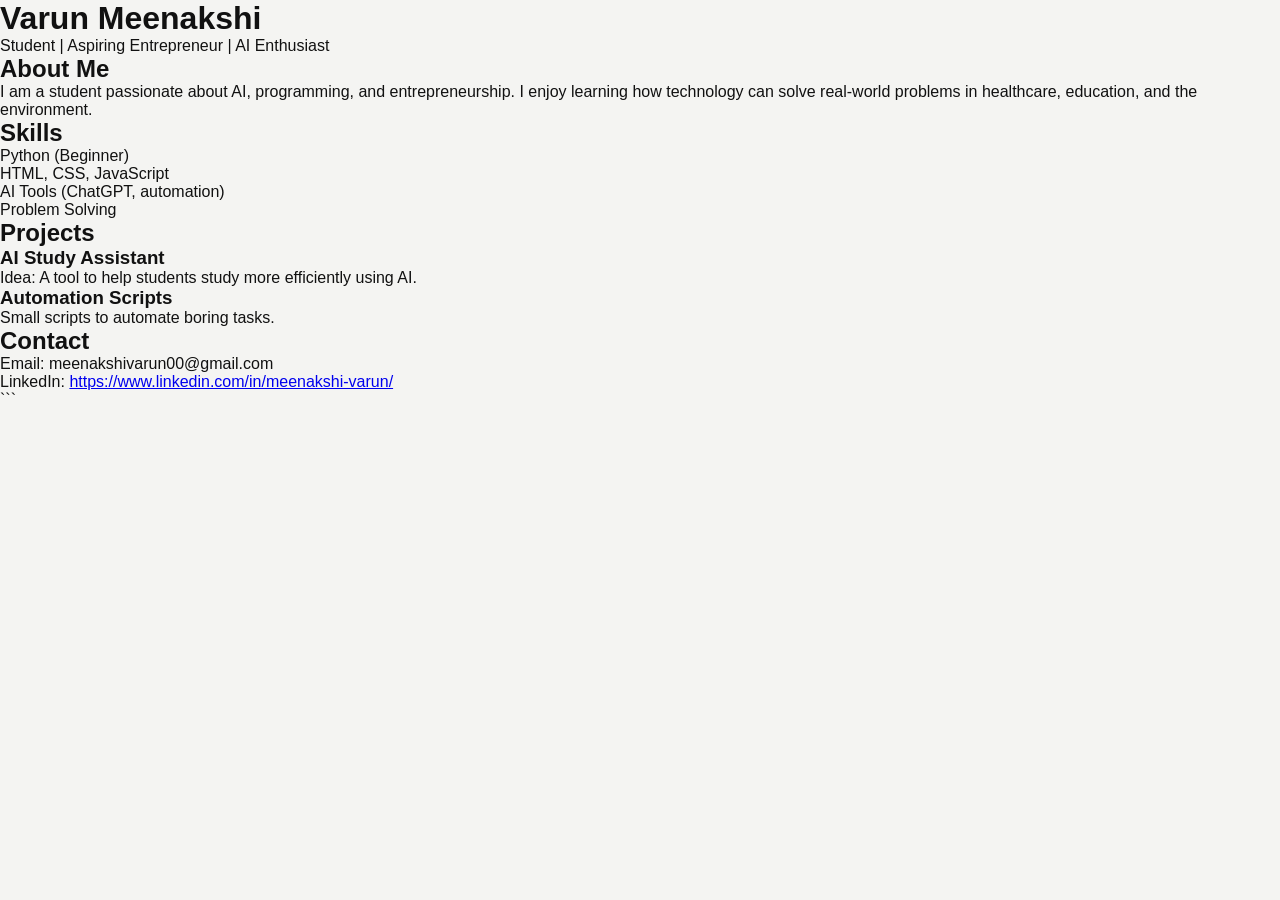
==== index.html @ 2bd69920 "Add files via upload" ====
<!DOCTYPE html>

<html lang="en">
<head>
    <meta charset="UTF-8">
    <meta name="viewport" content="width=device-width, initial-scale=1.0">
    <title>My Portfolio</title>
    <link rel="stylesheet" href="style.css">
</head>
<body>

<header>
    <h1>Varun Meenakshi</h1>
    <p>Student | Aspiring Entrepreneur | AI Enthusiast</p>
</header>

<section id="about">
    <h2>About Me</h2>
    <p>
        I am a student passionate about AI, programming, and entrepreneurship.
        I enjoy learning how technology can solve real-world problems in healthcare,
        education, and the environment.
    </p>
</section>

<section id="skills">
    <h2>Skills</h2>
    <ul>
        <li>Python (Beginner)</li>
        <li>HTML, CSS, JavaScript</li>
        <li>AI Tools (ChatGPT, automation)</li>
        <li>Problem Solving</li>
    </ul>
</section>

<section id="projects">
    <h2>Projects</h2>
    <div>
        <h3>AI Study Assistant</h3>
        <p>Idea: A tool to help students study more efficiently using AI.</p>
    </div>

    <div>
        <h3>Automation Scripts</h3>
        <p>Small scripts to automate boring tasks.</p>
    </div>
</section>

<section id="contact">
    <h2>Contact</h2>
    <p>Email: meenakshivarun00@gmail.com</p>
    <p>LinkedIn: <a href="https://www.linkedin.com/in/meenakshi-varun/">https://www.linkedin.com/in/meenakshi-varun/</a></p>
</section>
```

</body>
</html>
---- style.css ----
*{
margin:0;
padding:0;
box-sizing:border-box;
font-family: sans-serif;
}

html{
scroll-behavior:smooth;
}

body{
background:#f4f4f2;
color:#111;
}

nav{
display:flex;
justify-content:space-between;
align-items:center;

padding:30px 8%;

position:sticky;
top:0;

background:rgba(244,244,242,.85);
backdrop-filter:blur(15px);

z-index:1000;
}

.logo{
font-size:1.5rem;
font-weight:800;
}

.nav-links{
display:flex;
gap:30px;
}

.nav-links a{
text-decoration:none;
color:#111;
font-weight:600;
}

.hero{
max-width:1100px;
margin:auto;

padding:120px 30px;

text-align:center;
}

.hero-photo img{

width:130px;
height:130px;

border-radius:50%;
object-fit:cover;

margin-bottom:30px;

border:6px solid white;
box-shadow:0 15px 35px rgba(0,0,0,.08);
}

.hero-badge{

display:inline-block;

padding:12px 20px;

background:white;

border-radius:999px;

font-size:.9rem;

margin-bottom:30px;
}

.hero h1{

font-size:7rem;

line-height:.9;

letter-spacing:-5px;

margin-bottom:25px;
}

.hero-description{

max-width:700px;

margin:auto;

font-size:1.25rem;

line-height:1.9;

color:#666;
}

.hero-buttons{

display:flex;
justify-content:center;
gap:15px;

margin-top:40px;
}

.hero-buttons a{

padding:16px 26px;

background:black;
color:white;

border-radius:999px;

text-decoration:none;

transition:.3s;
}

.hero-buttons a:hover{
transform:translateY(-3px);
}

.bento{

display:grid;

grid-template-columns:
repeat(2,1fr);

gap:25px;

padding:0 8% 100px;
}

.card{

background:white;

padding:35px;

border-radius:30px;

box-shadow:
0 10px 30px rgba(0,0,0,.03);
}

.large{
grid-row:span 2;
}

.card h2,
.card h3{
margin-bottom:15px;
}

.card p{
line-height:1.9;
color:#666;
}

.card ul{
padding-left:20px;
line-height:2;
color:#666;
}

.section{
padding:100px 8%;
}

.section-header span{
color:#777;
}

.section-header h2{
font-size:3rem;
max-width:700px;
margin-top:15px;
}

.three-grid{
display:grid;
grid-template-columns:repeat(3,1fr);
gap:25px;
margin-top:50px;
}

.info-card{

background:white;

padding:35px;

border-radius:30px;
}

.info-card p{
margin-top:10px;
line-height:1.8;
color:#666;
}

.projects{
padding:100px 8%;
}

.featured-project{

background:white;

padding:60px;

border-radius:40px;

margin-top:40px;
margin-bottom:25px;
}

.featured-project h2{
font-size:3rem;
margin-bottom:20px;
}

.featured-project p{
line-height:2;
color:#666;
}

.project-grid{
display:grid;
grid-template-columns:1fr 1fr;
gap:25px;
}

.project-card{

background:white;

padding:35px;

border-radius:30px;
}

.project-card p{
margin-top:10px;
line-height:1.8;
color:#666;
}

.quote{

padding:180px 10%;

text-align:center;
}

.quote h2{

font-size:4rem;

max-width:900px;

margin:auto;

line-height:1.2;
}

.about-founder{

background:white;

padding:60px;

border-radius:40px;
}

.about-founder p{
margin-top:20px;
line-height:2;
color:#666;
}

.vision{

padding:180px 10%;

text-align:center;
}

.vision h2{

font-size:4rem;

max-width:1000px;

margin:auto;

line-height:1.2;
}

.contact{
padding:100px 8%;
}

.contact-card{

background:white;

padding:80px;

border-radius:40px;

text-align:center;
}

.contact-card p{

margin-top:15px;

color:#666;
}

.contact-buttons{

display:flex;
justify-content:center;

gap:20px;

margin-top:30px;
}

.contact-buttons a{

text-decoration:none;

padding:16px 28px;

background:black;
color:white;

border-radius:999px;
}

footer{

padding:60px;

text-align:center;

color:#888;
}

@media(max-width:900px){

.hero h1{
font-size:4rem;
}

.bento,
.project-grid,
.three-grid{
grid-template-columns:1fr;
}

.section-header h2{
font-size:2rem;
}

.quote h2,
.vision h2{
font-size:2.5rem;
}

.nav-links{
display:none;
}
}
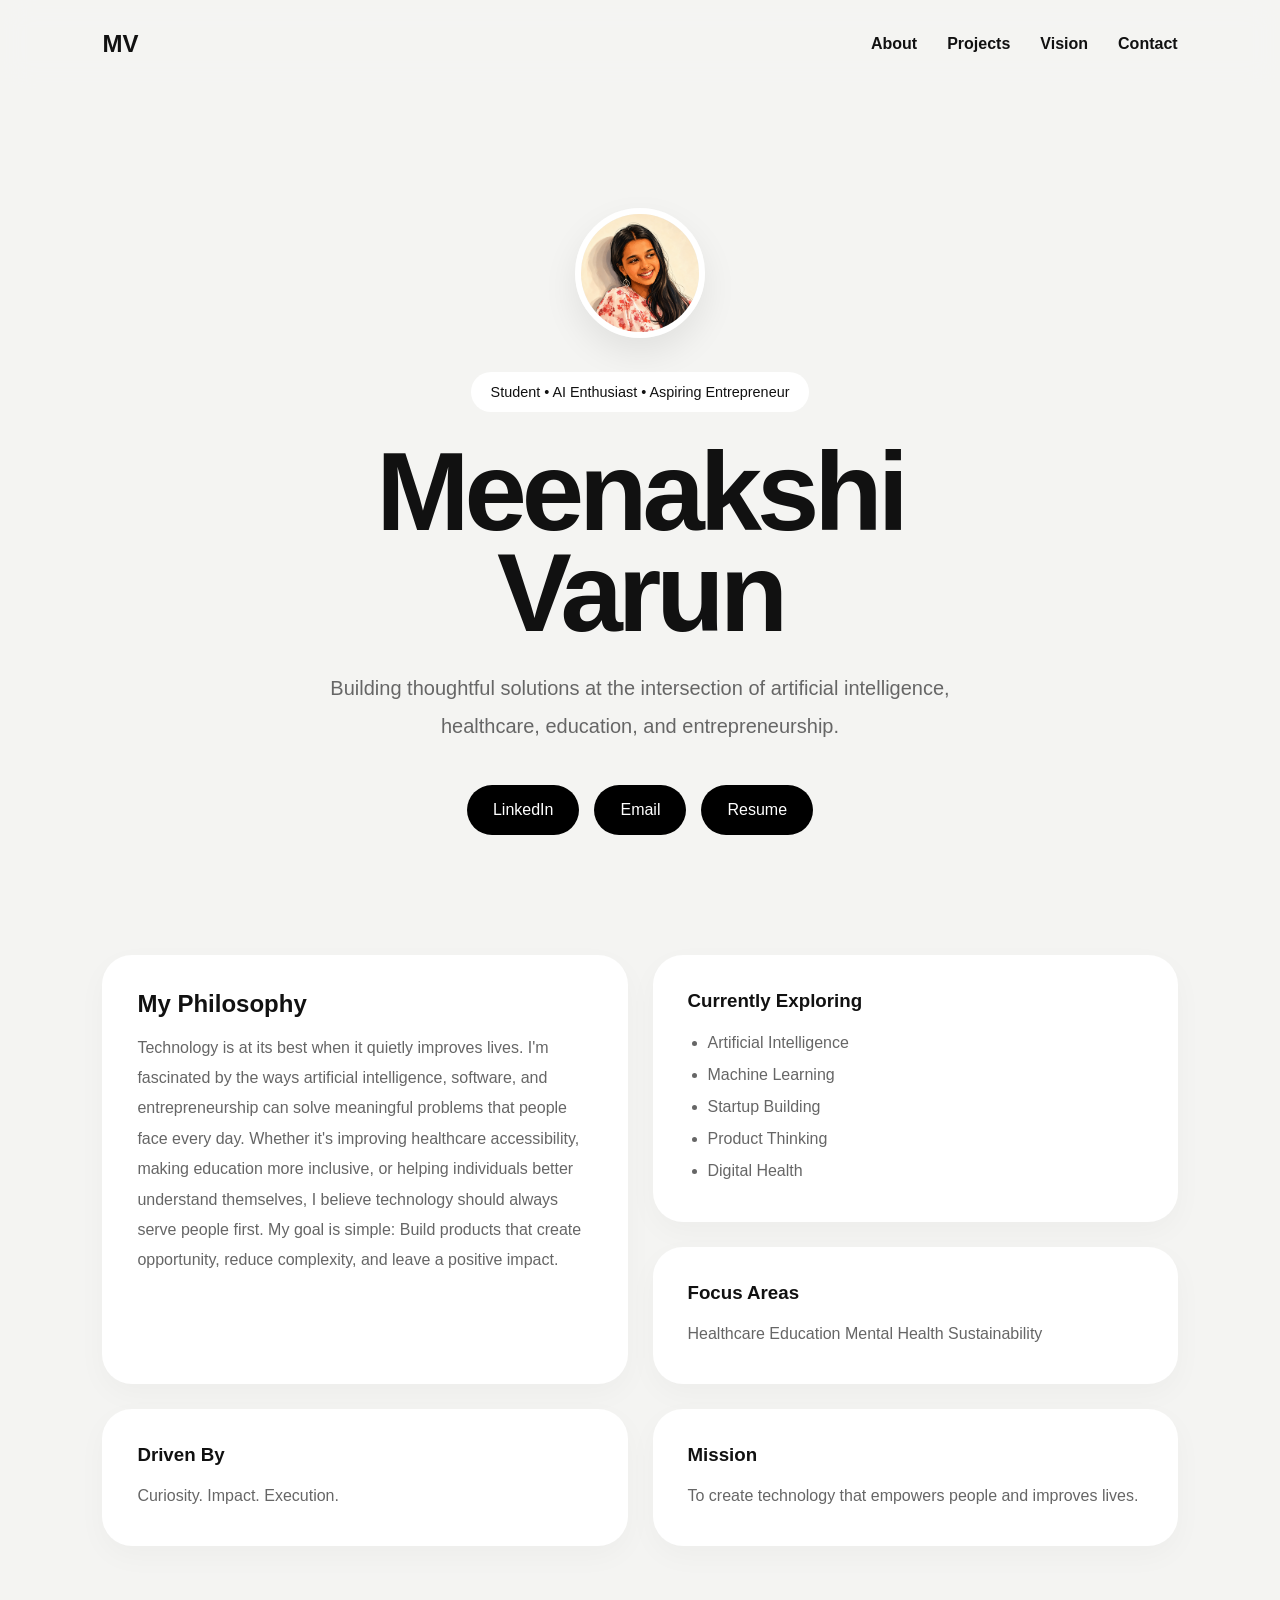
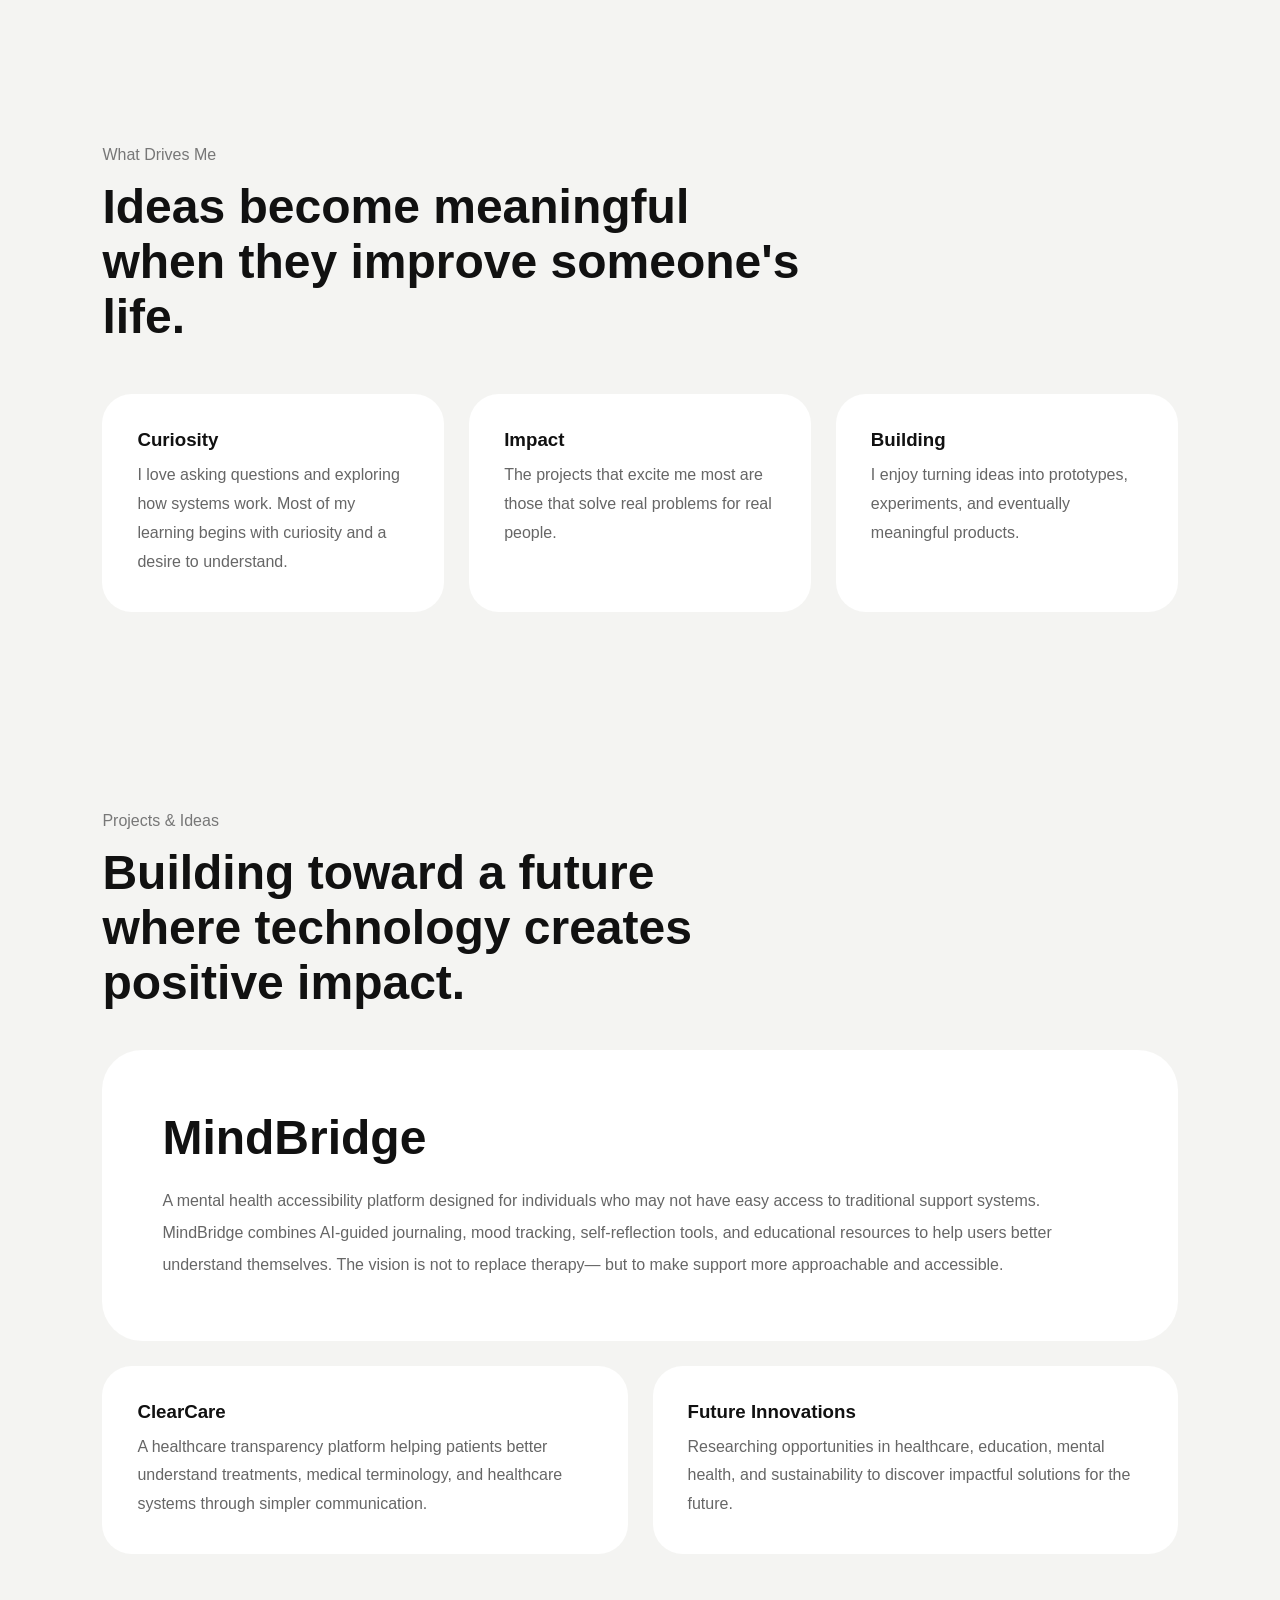
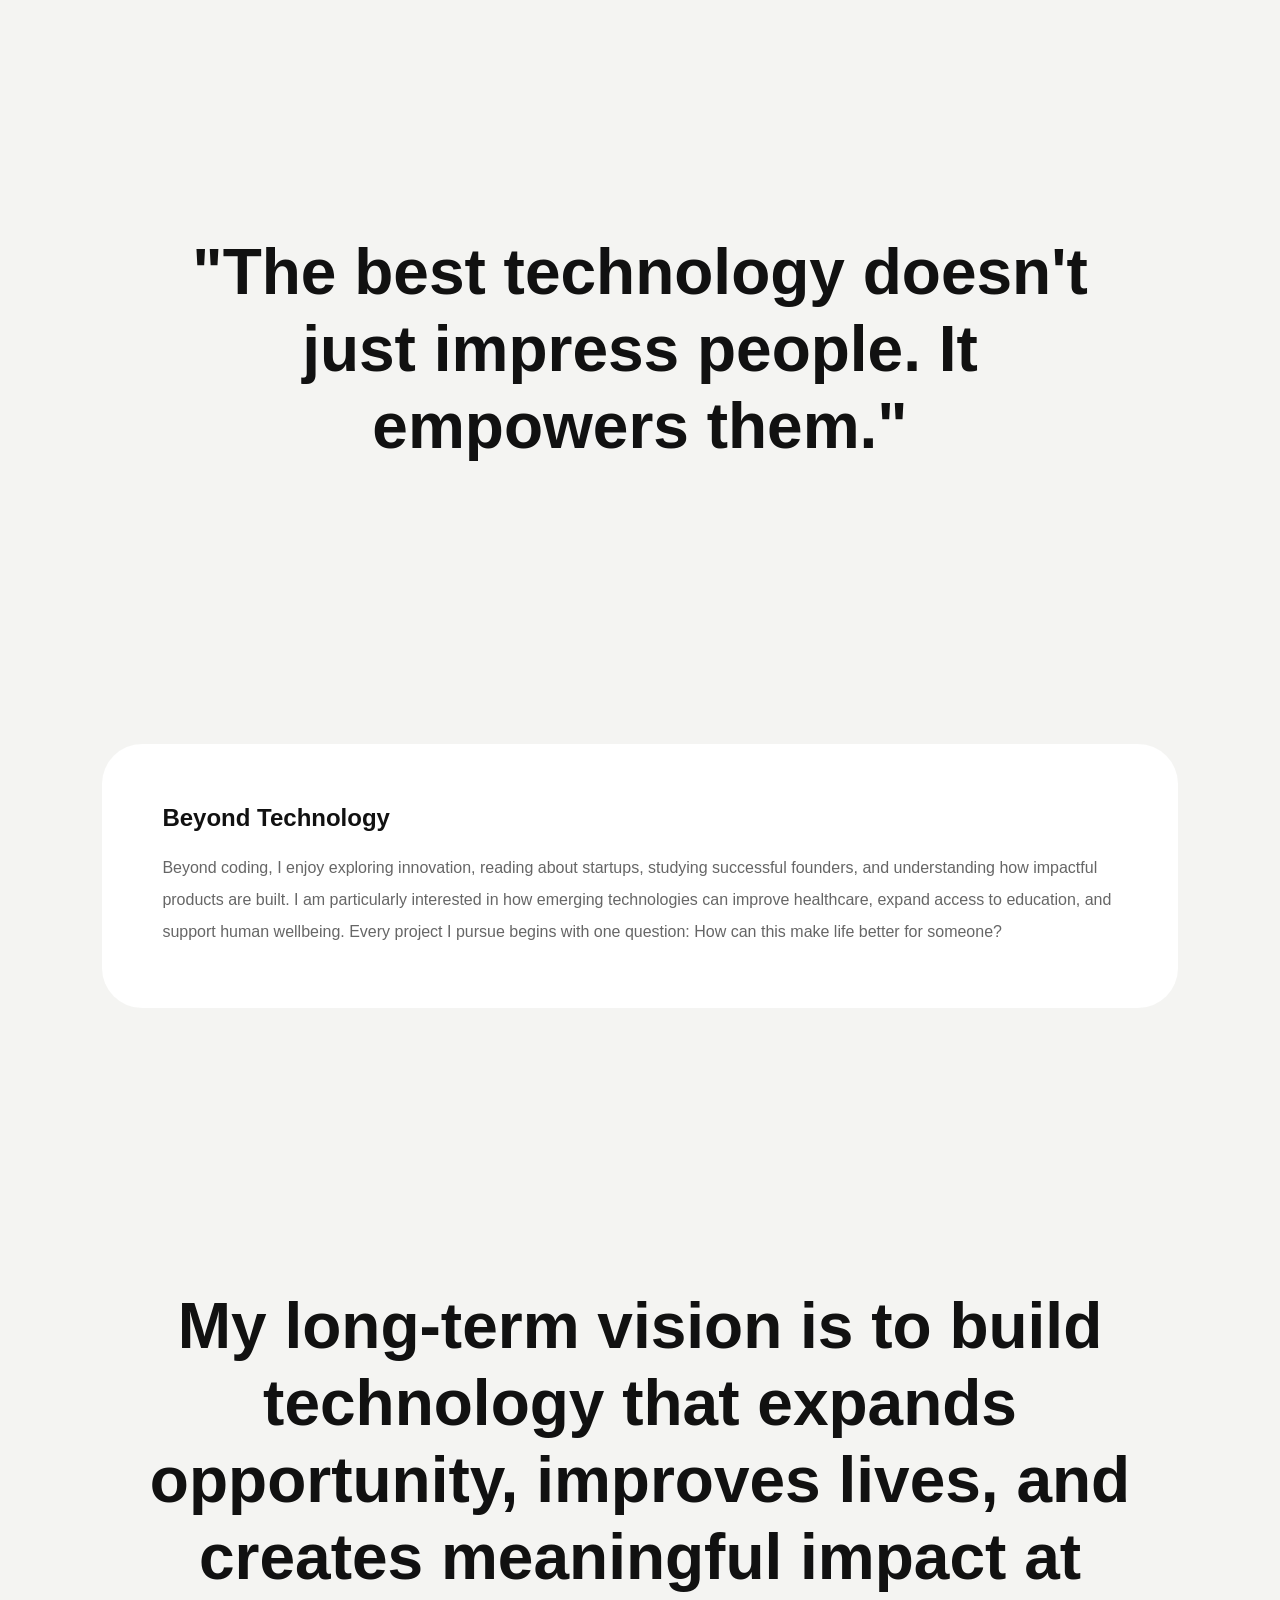
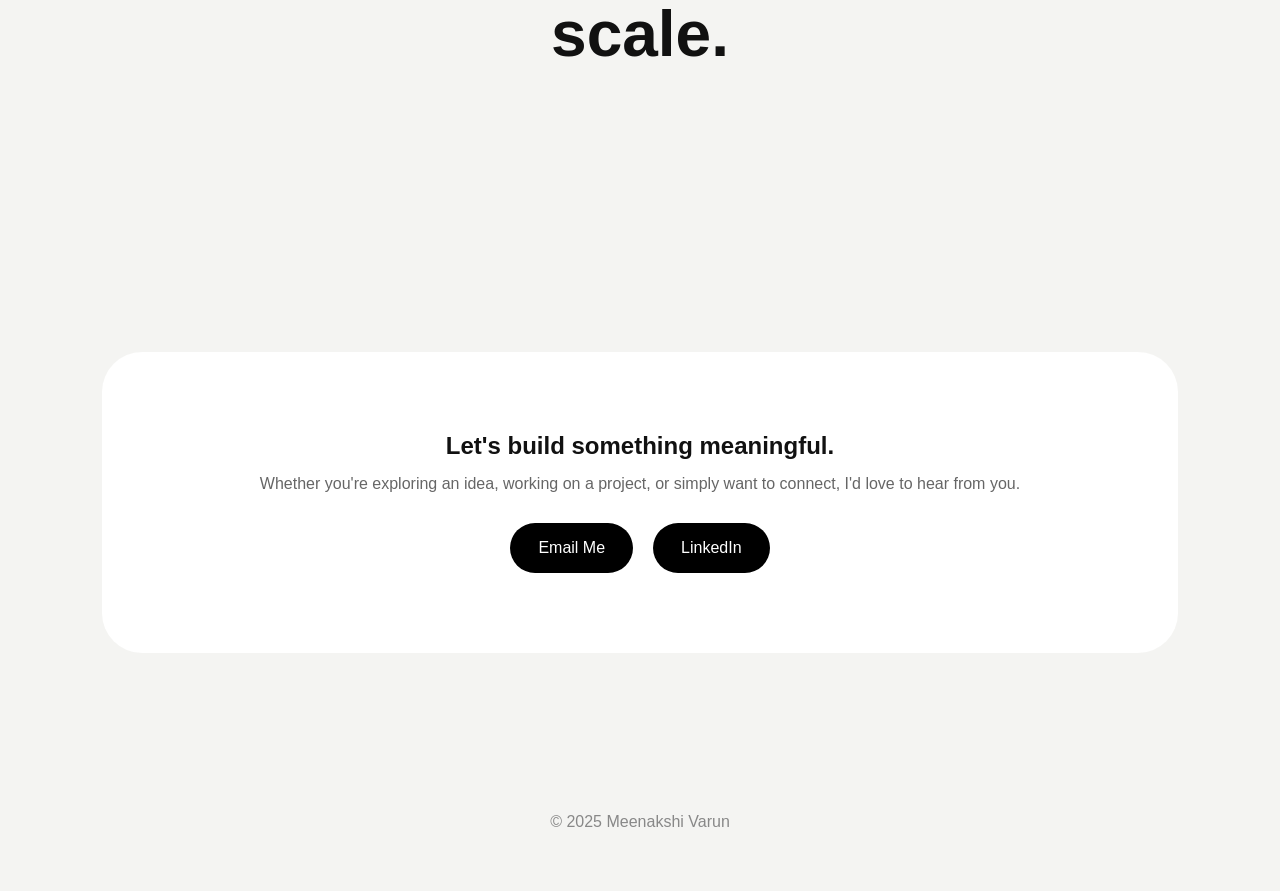
==== commit a51dc417: "Update index.html to redirect to portfolio_mvarun.html" ====
--- a/index.html
+++ b/index.html
@@ -1,57 +1,15 @@
 <!DOCTYPE html>
-
 <html lang="en">
 <head>
     <meta charset="UTF-8">
     <meta name="viewport" content="width=device-width, initial-scale=1.0">
-    <title>My Portfolio</title>
-    <link rel="stylesheet" href="style.css">
+    <title>Meenakshi Varun</title>
+    <script>
+        // Redirect to portfolio_mvarun.html
+        window.location.href = 'portfolio_mvarun.html';
+    </script>
 </head>
 <body>
-
-<header>
-    <h1>Varun Meenakshi</h1>
-    <p>Student | Aspiring Entrepreneur | AI Enthusiast</p>
-</header>
-
-<section id="about">
-    <h2>About Me</h2>
-    <p>
-        I am a student passionate about AI, programming, and entrepreneurship.
-        I enjoy learning how technology can solve real-world problems in healthcare,
-        education, and the environment.
-    </p>
-</section>
-
-<section id="skills">
-    <h2>Skills</h2>
-    <ul>
-        <li>Python (Beginner)</li>
-        <li>HTML, CSS, JavaScript</li>
-        <li>AI Tools (ChatGPT, automation)</li>
-        <li>Problem Solving</li>
-    </ul>
-</section>
-
-<section id="projects">
-    <h2>Projects</h2>
-    <div>
-        <h3>AI Study Assistant</h3>
-        <p>Idea: A tool to help students study more efficiently using AI.</p>
-    </div>
-
-    <div>
-        <h3>Automation Scripts</h3>
-        <p>Small scripts to automate boring tasks.</p>
-    </div>
-</section>
-
-<section id="contact">
-    <h2>Contact</h2>
-    <p>Email: meenakshivarun00@gmail.com</p>
-    <p>LinkedIn: <a href="https://www.linkedin.com/in/meenakshi-varun/">https://www.linkedin.com/in/meenakshi-varun/</a></p>
-</section>
-```
-
+    <p>Redirecting to portfolio...</p>
 </body>
 </html>
